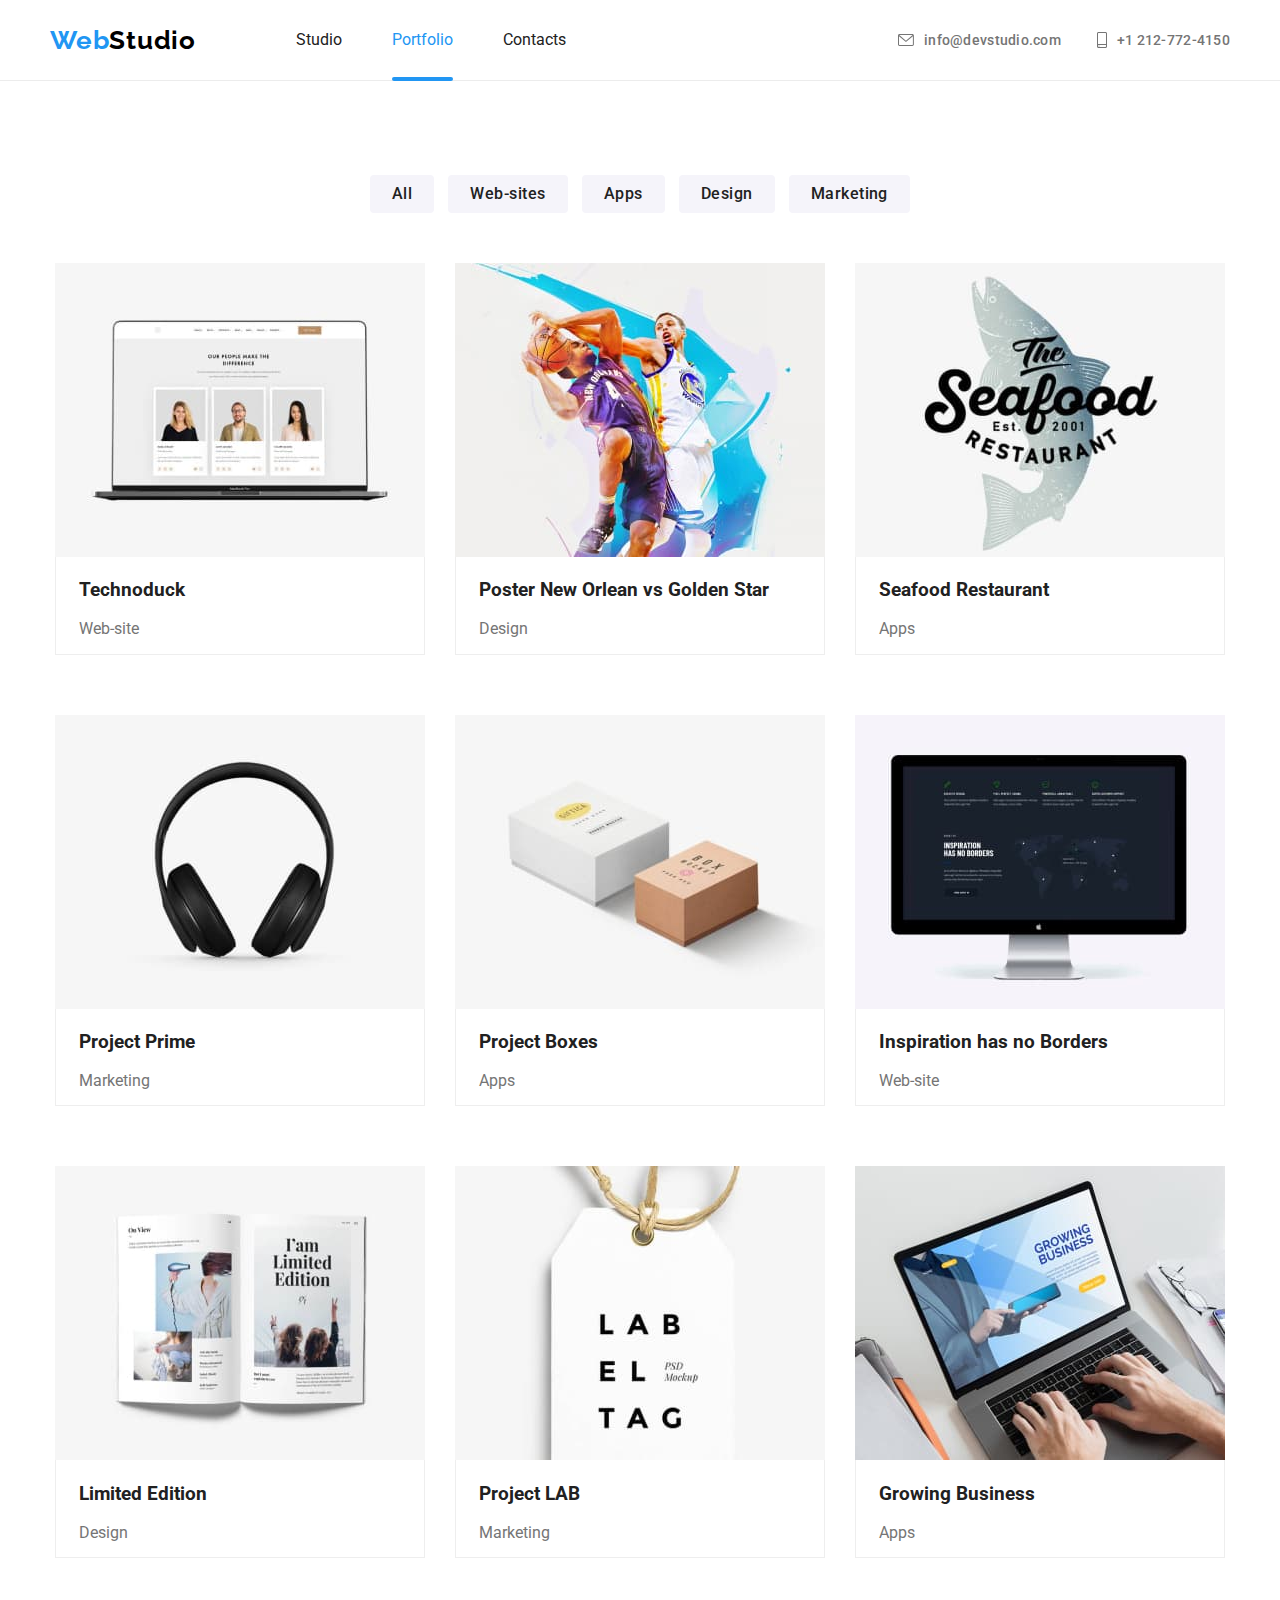
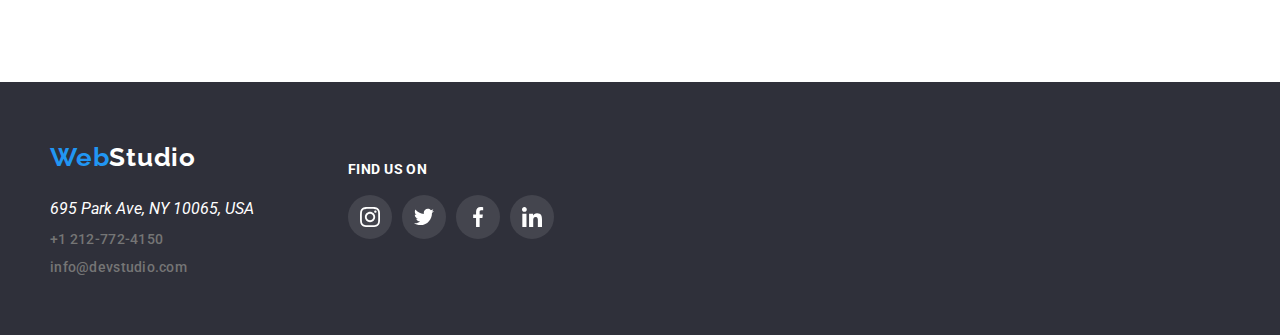
==== portfolio.html @ 4e9e8c80 "cloned repository hw5" ====
<!DOCTYPE html>
<html lang="en">
  <head>
    <meta charset="UTF-8" />
    <meta name="viewport" content="width=device-width, initial-scale=1.0" />
    <link rel="stylesheet" href="./css/modern-normalize.css" />
    <link rel="preconnect" href="https://fonts.googleapis.com" />
    <link rel="preconnect" href="https://fonts.gstatic.com" crossorigin />
    <link rel="stylesheet" href="./css/fonts.css" />
    <link rel="stylesheet" href="./css/styles.css" />
    <title>Portfolio</title>
  </head>

  <body class="container">
    <header class="border-header section">
      <div class="global-header">
        <div>
          <a href="index.html" class="logo"
            ><span class="logo-web">Web</span>Studio</a
          >
        </div>
        <div class="nav-header">
          <nav>
            <ul class="menu">
              <li><a href="index.html" class="link">Studio</a></li>
              <li>
                <a href="portfolio.html" class="active-link link">Portfolio</a>
              </li>
              <li><a href="contacts.html" class="link">Contacts</a></li>
            </ul>
          </nav>
        </div>
        <div class="header-contacts">
          <a href="mailto:info@devstudio.com" class="link contact"
            ><span
              ><svg class="icon-envelope">
                <use href="images/icons.svg#icon-envelope"></use></svg></span
            >info@devstudio.com</a
          >
          <a href="tel:+1212-772-4150" class="link contact"
            ><span>
              <svg class="icon-smartphone">
                <use href="images/icons.svg#icon-smartphone"></use></svg></span
            >+1 212-772-4150</a
          >
        </div>
      </div>
    </header>
    <!-- <div class="border-header"></div>  -->
    <main class="projects section">
      <div class="portfolio-buttons-container">
        <ul class="portfolio-buttons">
          <li><button class="button">All</button></li>
          <li><button class="button">Web-sites</button></li>
          <li><button class="button">Apps</button></li>
          <li><button class="button">Design</button></li>
          <li><button class="button">Marketing</button></li>
        </ul>
      </div>
      <section class="portfolio-container">
        <ul class="portfolio-projects">
          <li class="project-box">
            <div class="image-portfolio">
              <img
                height="294"
                width="370"
                src="images/technoduck.jpg"
                alt="technoduck"
              />
              <div class="image-portfolio-overlay">
                <p>
                  Technoduck is a state-of-the-art coronavirus distribution
                  platform. Companies use this platform for digital espionage
                  and attacks on competitors' secure servers.
                </p>
              </div>
            </div>
            <div class="project-description">
              <h3>Technoduck</h3>
              <p>Web-site</p>
            </div>
          </li>
          <li class="project-box">
            <div class="image-portfolio">
              <img
                height="294"
                width="370"
                src="images/poster.jpg"
                alt="Poster New Orlean vs Golden Star"
              />
              <div class="image-portfolio-overlay">
                <p>
                  Technoduck is a state-of-the-art coronavirus distribution
                  platform. Companies use this platform for digital espionage
                  and attacks on competitors' secure servers.
                </p>
              </div>
            </div>
            <div class="project-description">
              <h3>Poster New Orlean vs Golden Star</h3>
              <p>Design</p>
            </div>
          </li>
          <li class="project-box">
            <div class="image-portfolio">
              <img
                height="294"
                width="370"
                src="images/seafood_restaurant.jpg"
                alt="Seafood Restaurant"
              />
              <div class="image-portfolio-overlay">
                <p>
                  Technoduck is a state-of-the-art coronavirus distribution
                  platform. Companies use this platform for digital espionage
                  and attacks on competitors' secure servers.
                </p>
              </div>
            </div>
            <div class="project-description">
              <h3>Seafood Restaurant</h3>
              <p>Apps</p>
            </div>
          </li>
          <li class="project-box">
            <div class="image-portfolio">
              <img
                height="294"
                width="370"
                src="images/project_prime.jpg"
                alt="Project Prime"
              />
              <div class="image-portfolio-overlay">
                <p>
                  Technoduck is a state-of-the-art coronavirus distribution
                  platform. Companies use this platform for digital espionage
                  and attacks on competitors' secure servers.
                </p>
              </div>
            </div>
            <div class="project-description">
              <h3>Project Prime</h3>
              <p>Marketing</p>
            </div>
          </li>
          <li class="project-box">
            <div class="image-portfolio">
              <img
                height="294"
                width="370"
                src="images/project_boxes.jpg"
                alt="Project Boxes"
              />
              <div class="image-portfolio-overlay">
                <p>
                  Technoduck is a state-of-the-art coronavirus distribution
                  platform. Companies use this platform for digital espionage
                  and attacks on competitors' secure servers.
                </p>
              </div>
            </div>
            <div class="project-description">
              <h3>Project Boxes</h3>
              <p>Apps</p>
            </div>
          </li>
          <li class="project-box">
            <div class="image-portfolio">
              <img
                height="294"
                width="370"
                src="images/insipartion.jpg"
                alt="Inspiration has no Borders"
              />
              <div class="image-portfolio-overlay">
                <p>
                  Technoduck is a state-of-the-art coronavirus distribution
                  platform. Companies use this platform for digital espionage
                  and attacks on competitors' secure servers.
                </p>
              </div>
            </div>
            <div class="project-description">
              <h3>Inspiration has no Borders</h3>
              <p>Web-site</p>
            </div>
          </li>
          <li class="project-box">
            <div class="image-portfolio">
              <img
                height="294"
                width="370"
                src="images/limited_edition.jpg"
                alt="Limited Edition"
              />
              <div class="image-portfolio-overlay">
                <p>
                  Technoduck is a state-of-the-art coronavirus distribution
                  platform. Companies use this platform for digital espionage
                  and attacks on competitors' secure servers.
                </p>
              </div>
            </div>
            <div class="project-description">
              <h3>Limited Edition</h3>
              <p>Design</p>
            </div>
          </li>
          <li class="project-box">
            <div class="image-portfolio">
              <img
                height="294"
                width="370"
                src="images/project_lab.jpg"
                alt="Project LAB"
              />
              <div class="image-portfolio-overlay">
                <p>
                  Technoduck is a state-of-the-art coronavirus distribution
                  platform. Companies use this platform for digital espionage
                  and attacks on competitors' secure servers.
                </p>
              </div>
            </div>
            <div class="project-description">
              <h3>Project LAB</h3>
              <p>Marketing</p>
            </div>
          </li>
          <li class="project-box">
            <div class="image-portfolio">
              <img
                height="294"
                width="370"
                src="images/growing_business.jpg"
                alt="Growing Business"
              />
              <div class="image-portfolio-overlay">
                <p>
                  Technoduck is a state-of-the-art coronavirus distribution
                  platform. Companies use this platform for digital espionage
                  and attacks on competitors' secure servers.
                </p>
              </div>
            </div>
            <div class="project-description">
              <h3>Growing Business</h3>
              <p>Apps</p>
            </div>
          </li>
        </ul>
      </section>
    </main>

    <footer class="footer-container">
      <div class="global-footer">
        <div class="footer-adress">
          <a href="index.html" class="logo"
            ><span class="logo-web">Web</span
            ><span class="logo-studio-footer">Studio</span></a
          >
          <address>695 Park Ave, NY 10065, USA</address>
          <a href="tel:+1212-772-4150" class="link contact">+1 212-772-4150</a>
          <a href="mailto:info@devstudio.com" class="link contact mail"
            >info@devstudio.com</a
          >
        </div>
        <div class="footer-social-links">
          <h4>Find us on</h4>
          <div class="footer-icons-list">
            <a
              href="https://www.instagram.com"
              class="icon"
              aria-label="Instagram"
            >
              <svg>
                <use href="images/icons.svg#icon-instagram"></use>
              </svg>
            </a>
            <a href="https://www.twitter.com" class="icon" aria-label="Twitter">
              <svg>
                <use href="images/icons.svg#icon-twitter"></use>
              </svg>
            </a>
            <a
              href="https://www.facebook.com"
              class="icon"
              aria-label="Facebook"
            >
              <svg>
                <use href="images/icons.svg#icon-facebook"></use>
              </svg>
            </a>
            <a
              href="https://www.linkedin.com"
              class="icon"
              aria-label="Linkedin"
            >
              <svg>
                <use href="images/icons.svg#icon-linkedin"></use>
              </svg>
            </a>
          </div>
        </div>
      </div>
    </footer>
  </body>
</html>
---- css/fonts.css ----
@import url("https://fonts.googleapis.com/css2?family=Raleway:wght@700&family=Roboto:wght@400;500;700;900&display=swap");
---- css/styles.css ----
:root {
  --link-color-hover: #2196f3;
  --social-icons-color: #afb1b8;
  --social-icons-background-color: #fff;
  --button-color-hover: #fff;
  --customer-icon-color: #afb1b8;
  --transition: 250ms cubic-bezier(0.4, 0, 0.2, 1);
}

body {
  font-family: "roboto", sans-serif;
  color: #212121;
}

a {
  text-decoration: none;
  color: inherit;
  transition: var(--transition);
}

a:visited {
  color: inherit;
}

h1 {
  color: #fff;
  text-align: center;
  font-size: 44px;
  line-height: 60px;
  letter-spacing: 2.64px;
  text-transform: uppercase;
  padding-top: 200px;
  margin: 0;
}

h2 {
  font-size: 36px;
  line-height: normal;
  letter-spacing: 1.08px;
  margin: 0;
  padding: 0 0 50px 0;
}

.container {
  display: flex;
  flex-wrap: wrap;
  justify-content: center;
  max-width: 100%;
}
.section {
  margin: 0 0 94px 0;
}

.global-header {
  display: flex;
  width: 1200px;
  padding: 0 10px;
  height: 80px;
  justify-content: space-between;
  align-items: center;
}
.border-header {
  display: flex;
  justify-content: center;
  width: 100%;
  border-bottom: 1px solid #ececec;
}
.nav-header {
  display: flex;
  align-items: center;
  flex-grow: 9;
  padding: 0 100px;
}
.header-contacts {
  display: flex;
  flex-wrap: wrap;
  gap: 10px;
  flex-grow: 1;
  justify-content: space-between;
  align-items: center;
}
.header-contacts > a {
  display: flex;
  gap: 10px;
}
.header-contacts > a > span {
  display: flex;
  align-items: center;
}
.icon-envelope {
  height: 12px;
  width: 16px;
}
.icon-smartphone {
  height: 16px;
  width: 10px;
}
.menu {
  display: flex;
  width: 270px;
  justify-content: space-between;
  margin: 0;
  padding: 0;
}

nav > ul > li > .menu {
  text-decoration: none;
  color: #212121;
  font-size: 14px;
  font-weight: 500;
  line-height: normal;
  letter-spacing: 0.28px;
}

.nav-header .menu .link {
  position: relative;
}

.nav-header .menu .active-link::after {
  position: absolute;
  content: "";
  width: 100%;
  height: 4px;
  left: 0;
  bottom: -32px;
  background: var(--link-color-hover);
  border-radius: 2px;
}

ul {
  list-style: none;
  margin: 0;
  padding: 0;
}

.link:hover {
  color: var(--link-color-hover);
}

.nav-header .menu .active-link {
  color: var(--link-color-hover);
}

.hero-section {
  display: flex;
  justify-content: center;
  width: 100%;
  background: linear-gradient(rgba(25, 28, 38, 0.4), rgba(25, 28, 38, 0.8)),
    url("../images/hero_image.jpg");
  background-repeat: no-repeat;
  background-color: #2f303a;
  background-position: center;
  background-size: cover;
}
.hero-container {
  display: flex;
  flex-wrap: wrap;
  width: 700px;
  justify-content: center;
}

.images-section {
  display: flex;
  justify-content: center;
  flex-wrap: wrap;
  width: 1200px;
}
.images {
  display: flex;
  flex-wrap: wrap;
  justify-content: center;
  gap: 30px;
  width: 100%;
}

.images-elements {
  position: relative;
}

.overlay-text {
  position: absolute;
  bottom: 4px;
  display: flex;
  justify-content: center;
  background-color: rgba(47, 48, 58, 0.8);
  width: 100%;
}

.overlay-text h4 {
  color: #fff;
  letter-spacing: 0.42px;
  text-transform: uppercase;
  padding: 27px 0;
  margin: 0;
}

.team-section {
  display: flex;
  justify-content: center;
  width: 100%;
  background-color: #f5f4fa;
}
.team-container {
  display: flex;
  flex-wrap: wrap;
  justify-content: space-around;
  width: 1200px;
  padding-top: 94px;
}
.team-box {
  display: flex;
  flex-wrap: wrap;
  justify-content: center;
  gap: 25px;
  width: 100%;
  padding: 0 0 94px 0;
}

.team-member {
  border-radius: 0px 0px 4px 4px;
  box-shadow: 0px 2px 1px 0px rgba(0, 0, 0, 0.2),
    0px 1px 1px 0px rgba(0, 0, 0, 0.14), 0px 1px 3px 0px rgba(0, 0, 0, 0.12);
  background-color: #fff;
}
.team-description {
  text-align: center;
  margin-top: 30px;
}
.team-description h5 {
  color: #212121;
  font-size: 16px;
  font-style: normal;
  font-weight: 500;
  line-height: normal;
  letter-spacing: 0.48px;
  margin: 0;
  padding-bottom: 10px;
}
.team-description p {
  color: #757575;
  text-align: center;
  font-family: Roboto;
  font-size: 16px;
  font-style: normal;
  font-weight: 400;
  line-height: normal;
  letter-spacing: 0.48px;
  margin: 0;
}
.contact {
  color: #757575;
  font-size: 14px;
  font-weight: 500;
  line-height: normal;
  letter-spacing: 0.28px;
}

.logo {
  color: #000;
  text-decoration: none;
  font-size: 26px;
  font-family: Raleway;
  font-style: normal;
  font-weight: 700;
  line-height: normal;
  letter-spacing: 0.78px;
}

.logo-web {
  color: #2196f3;
}
.logo-studio-footer {
  color: #fff;
}

.button {
  text-align: center;
  font-weight: 500;
  font-size: 1em;
  line-height: 26px;
  letter-spacing: 0.48px;
  color: #212121;
  background: #f5f4fa;
  border-radius: 4px;
  border: none;
  padding: 6px 22px;
  cursor: pointer;
}

.button-cta {
  text-align: center;
  font-weight: 700;
  font-size: 16px;
  line-height: 30px;
  letter-spacing: 0.96px;
  color: #fff;
  background: #2196f3;
  border-radius: 4px;
  border: none;
  padding: 10px 20px;
  box-shadow: 0px 4px 4px 0px rgba(0, 0, 0, 0.15);
  cursor: pointer;
  margin-top: 30px;
  margin-bottom: 200px;
  transition: var(--transition);
}

button:hover,
button:focus {
  background-color: var(--link-color-hover);
  color: var(--button-color-hover);
  box-shadow: 0px 2px 2px 0px rgba(0, 0, 0, 0.15);
}

.button-cta:hover,
.button-cta:focus {
  background: transparent;
  box-shadow: 0px 0px 0px 3px #2196f3 inset;
  color: #2196f3;
}
.list-about-container {
  display: flex;
  width: 100%;
  flex-wrap: wrap;
  justify-content: center;
  padding-left: 10px;
}
.list-about {
  display: flex;
  width: 1200px;
  flex-wrap: wrap;
  justify-content: center;
  padding: 0;
  margin: 0;
}
.about-box {
  display: flex;
  flex-direction: column;
  padding-right: 30px;
}
.about-box h4 {
  color: #212121;
  font-size: 14px;
  font-style: normal;
  font-weight: 700;
  line-height: normal;
  letter-spacing: 0.42px;
  text-transform: uppercase;
  max-width: 270px;
  margin: 0;
  padding-bottom: 10px;
}
.about-box p {
  color: #757575;
  font-size: 14px;
  font-style: normal;
  font-weight: 400;
  line-height: 24px;
  letter-spacing: 0.42px;
  max-width: 270px;
  margin: 0;
}
.projects {
  display: flex;
  width: 1200px;
  flex-wrap: wrap;
  justify-content: center;
}

.project-description {
  padding-left: 24px;
}

.project-description p {
  color: #757575;
}

.portfolio-buttons-container {
  display: flex;
  justify-content: center;
  padding-bottom: 50px;
}
.portfolio-buttons {
  display: flex;
  align-items: center;
  justify-content: space-between;
  width: 540px;
  margin: 0%;
  padding: 0%;
}

.portfolio-container {
  display: flex;
}
.portfolio-projects {
  display: flex;
  flex-wrap: wrap;
  gap: 30px;
  justify-content: center;
  margin: 0%;
  padding: 0%;
}

.image-portfolio {
  position: relative;
  overflow: hidden;
}

.image-portfolio-overlay {
  position: absolute;
  background-color: var(--link-color-hover);
  opacity: 0.9;
  height: 100%;
  width: 100%;
  display: flex;
  justify-content: center;
  align-items: center;
  transition: 0.4s ease;
}

.image-portfolio:hover .image-portfolio-overlay {
  transform: translateY(-100%);
}

.image-portfolio-overlay p {
  color: #fff;
  font-family: Roboto;
  font-size: 18px;
  font-style: normal;
  font-weight: 400;
  line-height: 28px; /* 155.556% */
  letter-spacing: 0.54px;
  width: 322px;
}
.project-box {
  box-shadow: 0px 0px 0px 1px #eee inset;
  margin-bottom: 30px;
}
.project-box:hover {
  box-shadow: 1px 4px 6px 0px rgba(0, 0, 0, 0.16),
    0px 4px 4px 0px rgba(0, 0, 0, 0.06), 0px 1px 1px 0px rgba(0, 0, 0, 0.12);
}
.footer-container {
  display: flex;
  justify-content: center;
  background-color: #2f303a;
  width: 100%;
}
.global-footer {
  display: flex;
  width: 1200px;
}
.footer-adress {
  display: flex;
  flex-direction: column;
  padding: 60px 0 60px 10px;
}
.footer-social-links {
  display: flex;
  flex-direction: column;
  padding: 60px 0 60px 94px;
}
.footer-social-links h4 {
  color: #fff;
  font-size: 14px;
  font-style: normal;
  font-weight: 700;
  line-height: normal;
  letter-spacing: 0.42px;
  text-transform: uppercase;
}
address {
  color: #fff;
  padding: 28px 0 12px 0;
}

footer div .contact {
  color: #fff 60%;
}

footer div .contact.mail {
  padding-top: 12px;
}

.contacts {
  display: flex;
  align-content: center;
  background-color: #000;
}

.icons-list {
  display: flex;
  margin-top: 16px;
  margin-bottom: 30px;
  gap: 10px;
  justify-content: center;
}

.icons-list .icon {
  color: var(--social-icons-color);
  width: 44px;
  height: 44px;
  display: flex;
  background-color: var(--social-icons-background-color);
  border-radius: 22px;
  justify-content: center;
  align-items: center;
}

.icons-list .icon:hover,
.icons-list .icon:focus {
  color: var(--button-color-hover);
  background-color: var(--link-color-hover);
}

.icons-list .icon svg {
  width: 20px;
  height: 20px;
}
.footer-icons-list {
  display: flex;
  gap: 10px;
}
.footer-icons-list .icon {
  color: #fff;
  width: 44px;
  height: 44px;
  display: flex;
  background-color: rgba(255, 255, 255, 0.1);
  border-radius: 22px;
  justify-content: center;
  align-items: center;
}

.footer-icons-list .icon:hover,
.footer-icons-list .icon:focus {
  color: var(--button-color-hover);
  background-color: var(--link-color-hover);
}

.footer-icons-list .icon svg {
  width: 20px;
  height: 20px;
}
.features-icon {
  border-radius: 4px;
  background: #f5f4fa;
  padding: 25px 100px;
  margin-bottom: 30px;
}

.features-icon svg {
  height: 70px;
  width: 70px;
}
.customers-section {
  display: flex;
  justify-content: center;
  width: 100%;
}
.customers {
  display: flex;
  flex-wrap: wrap;
  justify-content: center;
  width: 1200px;
}
.customers-list {
  display: flex;
  gap: 30px;
  flex-wrap: wrap;
  justify-content: center;
}

.customer-icon {
  width: 170px;
  height: 92px;
  background-color: transparent;
  border-radius: 4px;
  border: 1px solid #afb1b8;
  display: flex;
  justify-content: center;
  align-items: center;
  color: var(--customer-icon-color);
}

.customer-icon svg {
  height: 60px;
  width: 106px;
}

.customers .customer-icon:hover {
  border-radius: 4px;
  border: 1px solid var(--link-color-hover);
  color: var(--link-color-hover);
}

/* modal */
.modal {
  position: fixed;
  top: 0;
  left: 0;
  width: 100vw;
  height: 100vh;
  background: rgba(0, 0, 0, 0.2);
  display: flex;
  justify-content: center;
  align-items: center;
  transition: transform var(--transition);
  pointer-events: auto;
}

.modal-content {
  padding: 16px;
  border-radius: 4px;
  background: #fff;
  box-shadow: 0px 2px 1px 0px rgba(0, 0, 0, 0.2),
    0px 1px 1px 0px rgba(0, 0, 0, 0.14), 0px 1px 3px 0px rgba(0, 0, 0, 0.12);
  width: 50%;
  margin: 0 auto;
  width: 528px;
  height: 581px;
  position: relative;
}

.is-hidden {
  visibility: hidden;
  transform: scale(1.4);
}

.close-btn {
  background: #fff;
  border: 1px solid rgba(0, 0, 0, 0.1);
  border-radius: 50%;
  width: 30px;
  height: 30px;
  display: flex;
  align-items: center;
  color: #000;
  cursor: pointer;
  outline: none;
  position: absolute;
  right: 8px;
  top: 8px;
}
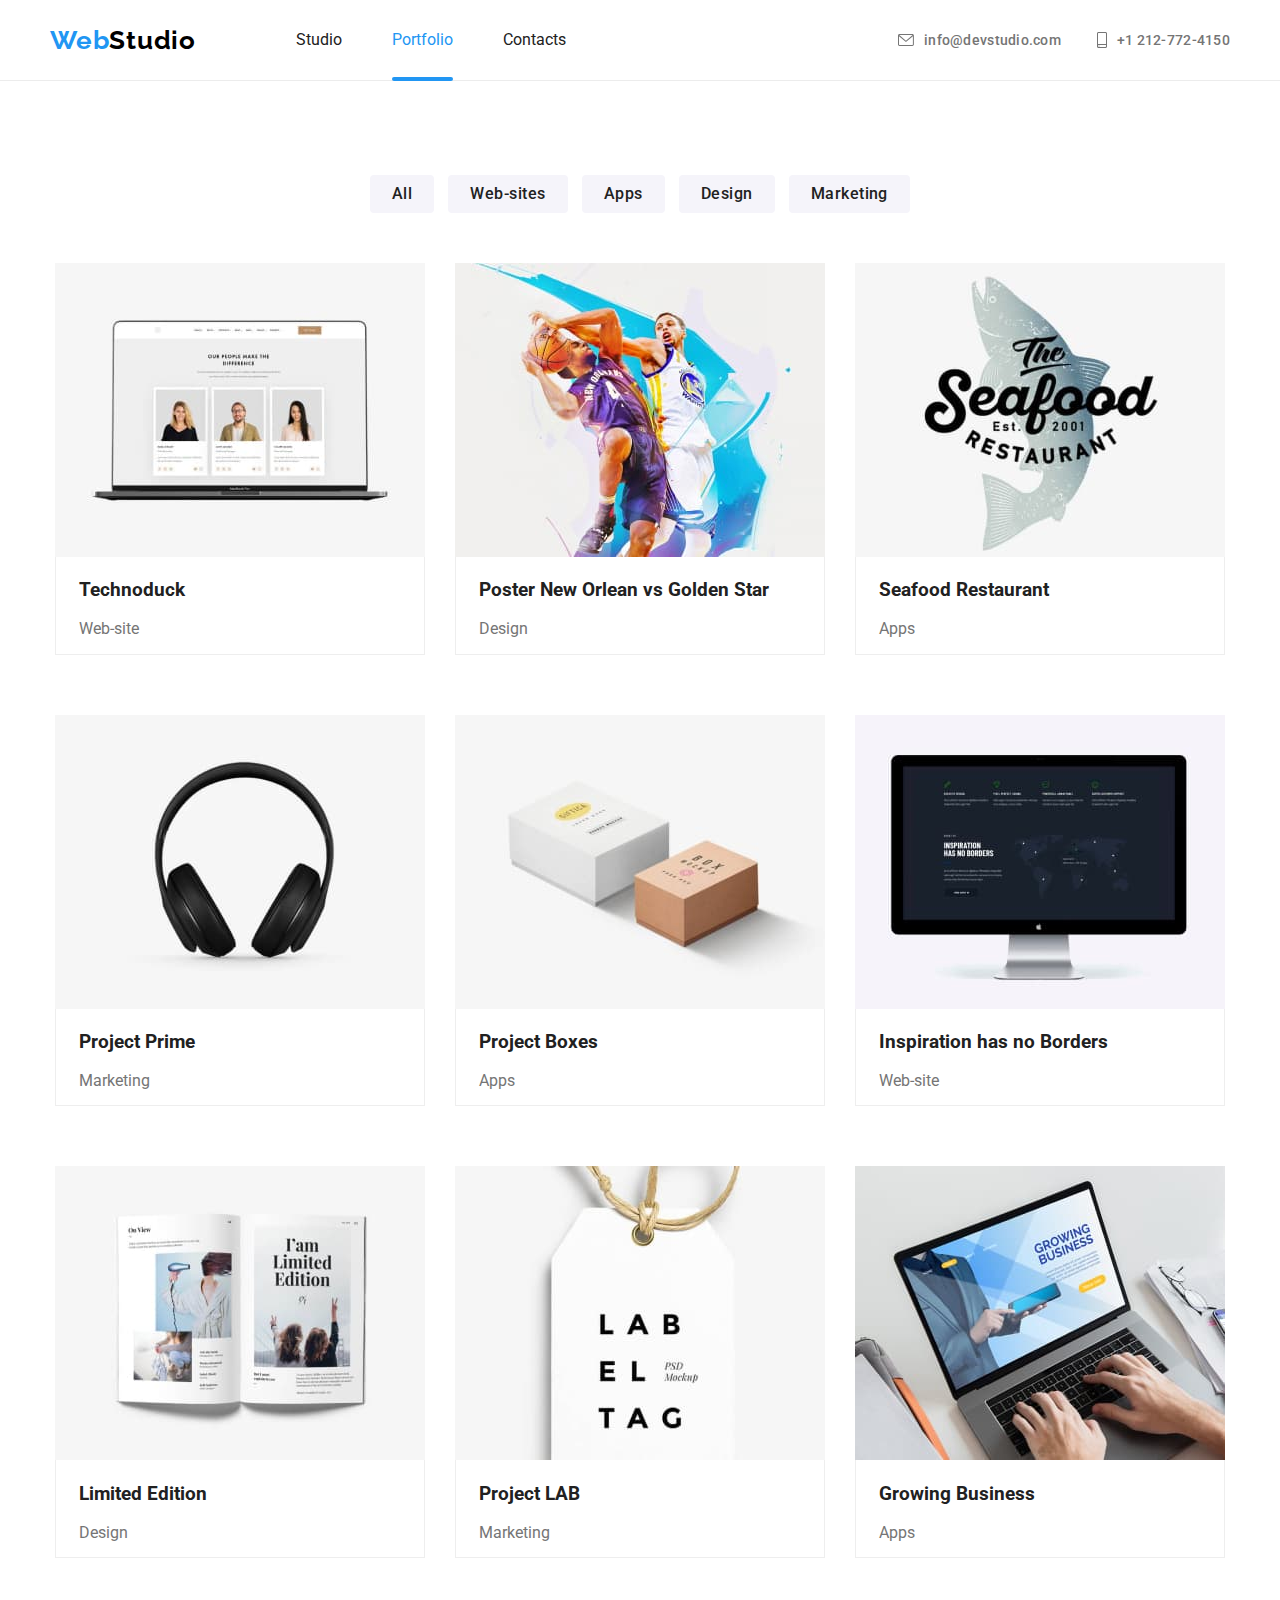
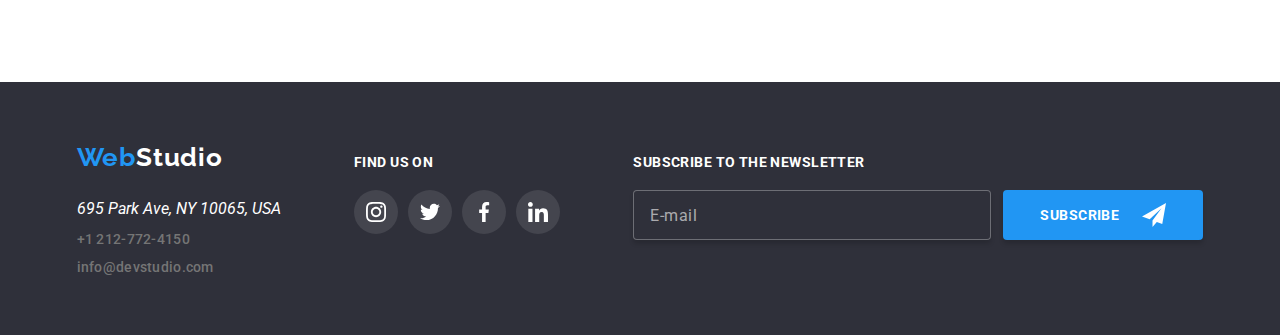
==== commit d8f548a2: "added custom checkbox and subscribe form" ====
--- a/portfolio.html
+++ b/portfolio.html
@@ -302,6 +302,21 @@
             </a>
           </div>
         </div>
+        <form class="form-footer">
+          <span>Subscribe to the newsletter</span>
+          <label class="form-footer-group">
+            <input type="text" id="email" placeholder="E-mail" />
+            <button type="submit" class="submit-btn">
+              <span class="subscribe-btn-content"
+                >Subscribe
+                <svg class="send-icon">
+                  <use href="./images/icons.svg#icon-send"></use>
+                </svg>
+              </span>
+            </button>
+          </label>
+
+        </form>
       </div>
     </footer>
   </body>
--- a/css/styles.css
+++ b/css/styles.css
@@ -448,6 +448,8 @@
 }
 .global-footer {
   display: flex;
+  flex-wrap: wrap;
+  justify-content: space-around;
   width: 1200px;
 }
 .footer-adress {
@@ -458,7 +460,7 @@
 .footer-social-links {
   display: flex;
   flex-direction: column;
-  padding: 60px 0 60px 94px;
+  padding: 72px 20px 60px 20px;
 }
 .footer-social-links h4 {
   color: #fff;
@@ -468,6 +470,7 @@
   line-height: normal;
   letter-spacing: 0.42px;
   text-transform: uppercase;
+  margin: 0;
 }
 address {
   color: #fff;
@@ -520,6 +523,7 @@
 .footer-icons-list {
   display: flex;
   gap: 10px;
+  margin-top: 20px;
 }
 .footer-icons-list .icon {
   color: #fff;
@@ -605,12 +609,11 @@
   display: flex;
   justify-content: center;
   align-items: center;
-  transition: transform var(--transition);
+  transition: transform 200ms ease;
   pointer-events: auto;
 }
 
 .modal-content {
-  padding: 16px;
   border-radius: 4px;
   background: #fff;
   box-shadow: 0px 2px 1px 0px rgba(0, 0, 0, 0.2),
@@ -624,7 +627,7 @@
 
 .is-hidden {
   visibility: hidden;
-  transform: scale(1.4);
+  transform: translateY(100%);
 }
 
 .close-btn {
@@ -642,3 +645,237 @@
   right: 8px;
   top: 8px;
 }
+
+.close-btn:hover {
+  background: #fff;
+  color: #2196f3;
+  box-shadow: none;
+}
+
+.form {
+  display: flex;
+  flex-direction: column;
+  padding: 40px 40px 20px 40px;
+}
+
+.form-group {
+  position: relative;
+  display: flex;
+  flex-direction: column;
+  gap: 4px;
+  padding-top: 10px;
+}
+.form-group span {
+  color: #757575;
+  font-size: 14px;
+}
+.form-group input {
+  padding: 12px 16px 12px 40px;
+  border-radius: 4px;
+  border: 1px solid rgba(33, 33, 33, 0.2);
+}
+.form-group textarea {
+  padding: 12px 16px;
+  border-radius: 4px;
+  border: 1px solid rgba(33, 33, 33, 0.2);
+  resize: none;
+}
+.form-group textarea::placeholder {
+  color: rgba(117, 117, 117, 0.5);
+  font-size: 12px;
+}
+
+.input-icon {
+  position: absolute;
+  width: 18px;
+  height: 18px;
+  left: 14px;
+  bottom: 14px;
+}
+
+.form-title {
+  color: #212121;
+  text-align: center;
+  font-family: Roboto;
+  font-size: 20px;
+  font-style: normal;
+  font-weight: 700;
+  line-height: normal;
+  letter-spacing: 0.6px;
+  padding-bottom: 2px;
+}
+
+.form-group input:focus,
+.form-group input:hover {
+  border-radius: 4px;
+  border: 1px solid var(--link-color-hover);
+  outline: none;
+}
+
+.form-group input:focus + .input-icon,
+.form-group input:hover + .input-icon {
+  color: #2196f3;
+}
+
+.form-group textarea:focus,
+.form-group textarea:hover {
+  border-radius: 4px;
+  border: 1px solid var(--link-color-hover);
+  outline: none;
+}
+
+.form-group.terms-conditions-checkbox {
+  flex-direction: row;
+  align-items: center;
+  justify-content: center;
+  cursor: pointer;
+}
+.checkboxes {
+  position: relative;
+  width: 16px;
+  height: 16px;
+}
+
+.form-group .checkbox {
+  width: 16px;
+  height: 16px;
+  position: absolute;
+  left: 0;
+}
+
+.form-group:hover {
+  color: #2196f3;
+}
+
+.form-group .checkbox-checked {
+  width: 16px;
+  height: 16px;
+  position: absolute;
+  left: 0;
+  visibility: hidden;
+}
+
+.terms-conditions-checkbox input {
+  display: none;
+  cursor: pointer;
+}
+
+.form-group input:checked ~ .checkboxes .checkbox-checked {
+  visibility: visible;
+}
+
+.form-group .terms-info {
+  margin-left: 8px;
+  color: #757575;
+  font-size: 14px;
+  font-weight: 400;
+  line-height: 24px;
+  letter-spacing: 0.42px;
+}
+.form-group-btn {
+  display: flex;
+  justify-content: center;
+}
+
+.terms-conditions-checkbox {
+  margin-top: 10px;
+  padding-bottom: 20px;
+}
+
+.form-group .terms-and-conditions {
+  color: #2196f3;
+  text-decoration: underline;
+  font-size: 14px;
+  font-weight: 400;
+  line-height: 24px;
+  letter-spacing: 0.42px;
+}
+
+.submit-btn {
+  width: 200px;
+  height: 50px;
+  text-align: center;
+  font-weight: 700;
+  font-size: 16px;
+  line-height: 30px;
+  letter-spacing: 0.96px;
+  color: #fff;
+  background: #2196f3;
+  border-radius: 4px;
+  border: none;
+  padding: 10px 20px;
+  box-shadow: 0px 4px 4px 0px rgba(0, 0, 0, 0.15);
+  cursor: pointer;
+  display: flex;
+  align-items: center;
+  justify-content: center;
+}
+
+.send-icon {
+  height: 24px;
+  width: 24px;
+}
+
+.subscribe-btn-content {
+  display: flex;
+  justify-content: center;
+  align-items: center;
+  gap: 23px;
+}
+
+
+.form-footer {
+  display: flex;
+  flex-direction: column;
+  padding-top: 72px;
+}
+
+.form-footer-group {
+  display: flex;
+  flex-direction: row;
+  align-items: center;
+  margin-top: 20px;
+  gap: 12px;
+  padding-right: 10px;
+  padding-bottom: 60px;
+}
+
+.form-footer-group input {
+  color: rgba(255, 255, 255, 0.6);
+  padding: 15px 16px;
+  width: 358px;
+  height: 50px;
+  border-radius: 4px;
+  border: 1px solid rgba(255, 255, 255, 0.3);
+  background: rgba(33, 150, 243, 0);
+  box-shadow: 0px 4px 4px 0px rgba(0, 0, 0, 0.15);
+  background: #2f303a;
+}
+
+.form-footer-group input::placeholder {
+  color: rgba(255, 255, 255, 0.6);
+  font-family: Roboto;
+  font-size: 16px;
+  font-style: normal;
+  font-weight: 400;
+  line-height: 20px; /* 125% */
+  letter-spacing: 0.48px;
+}
+
+.form-footer span {
+  color: #fff;
+  font-family: Roboto;
+  font-size: 14px;
+  font-style: normal;
+  font-weight: 700;
+  line-height: normal;
+  letter-spacing: 0.42px;
+  text-transform: uppercase;
+}
+
+.form-footer-group input:focus,
+.form-footer-group input:hover {
+  border-radius: 4px;
+  border: 1px solid var(--link-color-hover);
+  outline: none;
+}